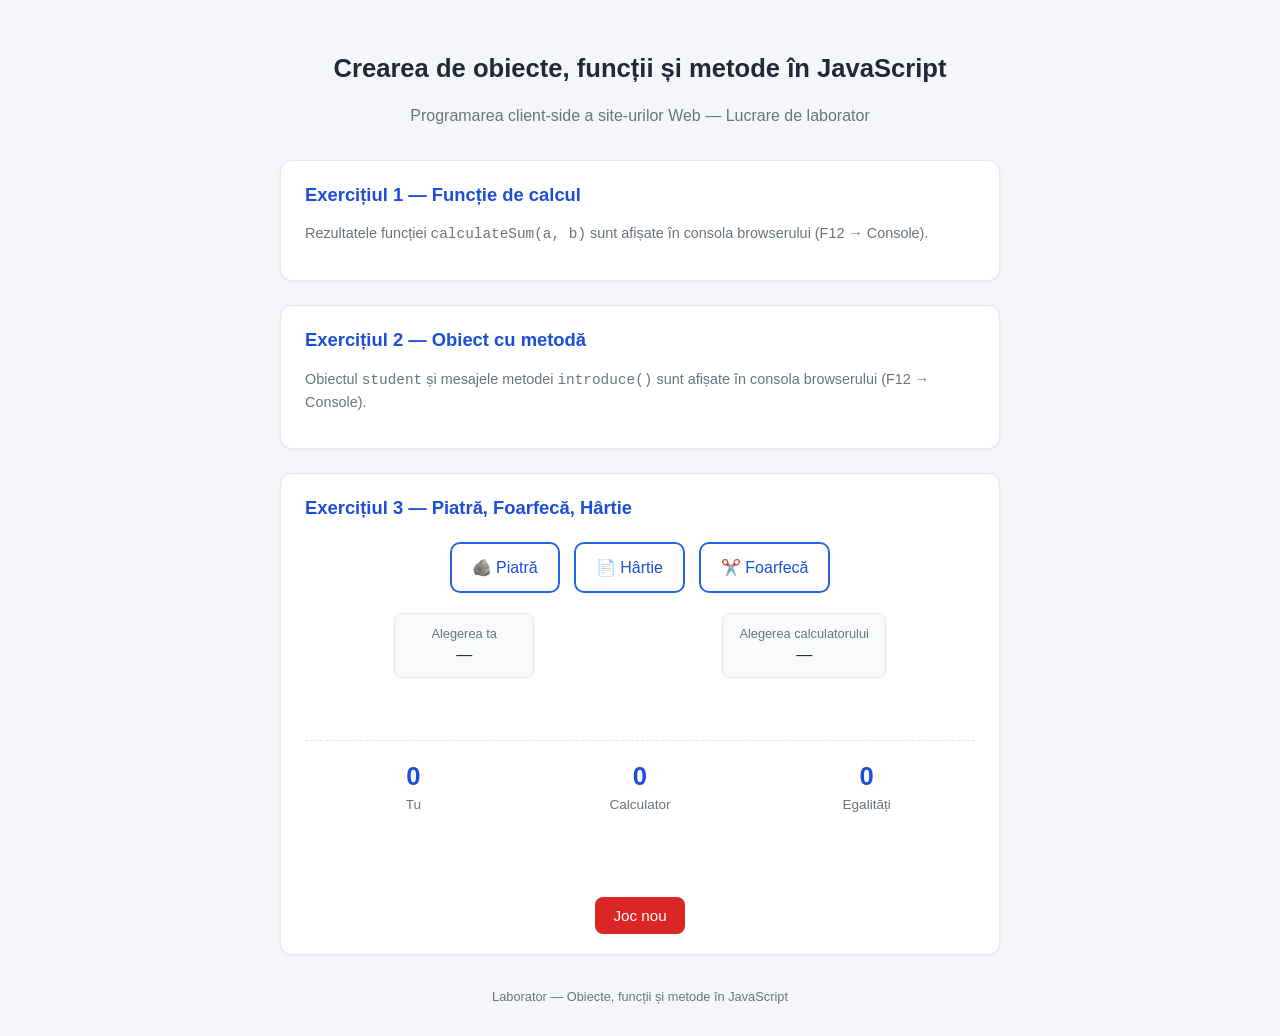
==== Laboratorul 3/index.html @ ca7fffa7 "am realizat sarcina 3" ====
<!DOCTYPE html>
<html lang="ro">
<head>
<meta charset="UTF-8">
<meta name="viewport" content="width=device-width, initial-scale=1.0">
<title>Lucrare de laborator — Obiecte, funcții și metode în JavaScript</title>
<style>
  :root {
    --bg: #f4f6f9;
    --card-bg: #ffffff;
    --primary: #2563eb;
    --primary-dark: #1d4ed8;
    --text: #1f2937;
    --muted: #6b7280;
    --border: #e5e7eb;
    --win: #16a34a;
    --lose: #dc2626;
    --draw: #d97706;
  }

  * { box-sizing: border-box; }

  body {
    font-family: "Segoe UI", Arial, sans-serif;
    background: var(--bg);
    color: var(--text);
    margin: 0;
    padding: 32px 16px;
    line-height: 1.5;
  }

  h1 {
    text-align: center;
    font-size: 1.6rem;
    margin-bottom: 4px;
  }

  .subtitle {
    text-align: center;
    color: var(--muted);
    margin-bottom: 32px;
  }

  .container {
    max-width: 720px;
    margin: 0 auto;
    display: flex;
    flex-direction: column;
    gap: 24px;
  }

  .card {
    background: var(--card-bg);
    border: 1px solid var(--border);
    border-radius: 12px;
    padding: 20px 24px;
    box-shadow: 0 1px 3px rgba(0,0,0,0.06);
  }

  .card h2 {
    margin-top: 0;
    font-size: 1.15rem;
    color: var(--primary-dark);
  }

  .card p.note {
    color: var(--muted);
    font-size: 0.9rem;
  }

  .choices {
    display: flex;
    justify-content: center;
    gap: 14px;
    margin: 20px 0;
    flex-wrap: wrap;
  }

  .choice-btn {
    font-size: 1rem;
    padding: 14px 20px;
    border: 2px solid var(--primary);
    background: #fff;
    color: var(--primary-dark);
    border-radius: 10px;
    cursor: pointer;
    transition: background 0.15s, transform 0.1s;
    min-width: 110px;
  }

  .choice-btn:hover {
    background: var(--primary);
    color: #fff;
    transform: translateY(-2px);
  }

  .choice-btn:active {
    transform: translateY(0);
  }

  .rezultat-rundei {
    text-align: center;
    display: flex;
    justify-content: space-around;
    flex-wrap: wrap;
    gap: 10px;
    margin: 16px 0;
  }

  .rezultat-rundei > div {
    background: #f9fafb;
    border: 1px solid var(--border);
    border-radius: 8px;
    padding: 10px 16px;
    min-width: 140px;
  }

  .rezultat-rundei span.label {
    display: block;
    font-size: 0.8rem;
    color: var(--muted);
  }

  #mesaj-runda {
    text-align: center;
    font-weight: bold;
    font-size: 1.05rem;
    min-height: 26px;
    margin-top: 8px;
  }

  #mesaj-runda.castig { color: var(--win); }
  #mesaj-runda.pierdere { color: var(--lose); }
  #mesaj-runda.egalitate { color: var(--draw); }

  .scor {
    display: flex;
    justify-content: space-around;
    flex-wrap: wrap;
    gap: 10px;
    margin-top: 20px;
    padding-top: 16px;
    border-top: 1px dashed var(--border);
    text-align: center;
  }

  .scor-item {
    min-width: 100px;
  }

  .scor-item .valoare {
    font-size: 1.6rem;
    font-weight: bold;
    color: var(--primary-dark);
  }

  .scor-item .eticheta {
    font-size: 0.85rem;
    color: var(--muted);
  }

  #mesaj-conducere,
  #mesaj-castigator {
    text-align: center;
    margin-top: 10px;
    font-size: 0.95rem;
    color: var(--muted);
    min-height: 20px;
  }

  #mesaj-castigator {
    font-weight: bold;
    color: var(--win);
  }

  .actions {
    display: flex;
    justify-content: center;
    margin-top: 16px;
  }

  #btn-reset {
    padding: 10px 18px;
    border: none;
    border-radius: 8px;
    background: var(--lose);
    color: #fff;
    cursor: pointer;
    font-size: 0.95rem;
  }

  #btn-reset:hover {
    opacity: 0.9;
  }

  footer {
    text-align: center;
    color: var(--muted);
    font-size: 0.8rem;
    margin-top: 32px;
  }
</style>
</head>
<body>

<h1>Crearea de obiecte, funcții și metode în JavaScript</h1>
<p class="subtitle">Programarea client-side a site-urilor Web — Lucrare de laborator</p>

<div class="container">

  <div class="card">
    <h2>Exercițiul 1 — Funcție de calcul</h2>
    <p class="note">Rezultatele funcției <code>calculateSum(a, b)</code> sunt afișate în consola browserului (F12 → Console).</p>
  </div>

  <div class="card">
    <h2>Exercițiul 2 — Obiect cu metodă</h2>
    <p class="note">Obiectul <code>student</code> și mesajele metodei <code>introduce()</code> sunt afișate în consola browserului (F12 → Console).</p>
  </div>

  <div class="card">
    <h2>Exercițiul 3 — Piatră, Foarfecă, Hârtie</h2>

    <div class="choices">
      <button class="choice-btn" id="btn-piatra" data-alegere="piatra">🪨 Piatră</button>
      <button class="choice-btn" id="btn-hartie" data-alegere="hartie">📄 Hârtie</button>
      <button class="choice-btn" id="btn-foarfeca" data-alegere="foarfeca">✂️ Foarfecă</button>
    </div>

    <div class="rezultat-rundei">
      <div>
        <span class="label">Alegerea ta</span>
        <span id="alegere-utilizator">—</span>
      </div>
      <div>
        <span class="label">Alegerea calculatorului</span>
        <span id="alegere-calculator">—</span>
      </div>
    </div>

    <p id="mesaj-runda"></p>

    <div class="scor">
      <div class="scor-item">
        <div class="valoare" id="scor-player">0</div>
        <div class="eticheta">Tu</div>
      </div>
      <div class="scor-item">
        <div class="valoare" id="scor-calculator">0</div>
        <div class="eticheta">Calculator</div>
      </div>
      <div class="scor-item">
        <div class="valoare" id="scor-egalitati">0</div>
        <div class="eticheta">Egalități</div>
      </div>
    </div>

    <p id="mesaj-conducere"></p>
    <p id="mesaj-castigator"></p>

    <div class="actions">
      <button id="btn-reset">Joc nou</button>
    </div>
  </div>

</div>

<footer>Laborator — Obiecte, funcții și metode în JavaScript</footer>

<script src="script.js"></script>
</body>
</html>
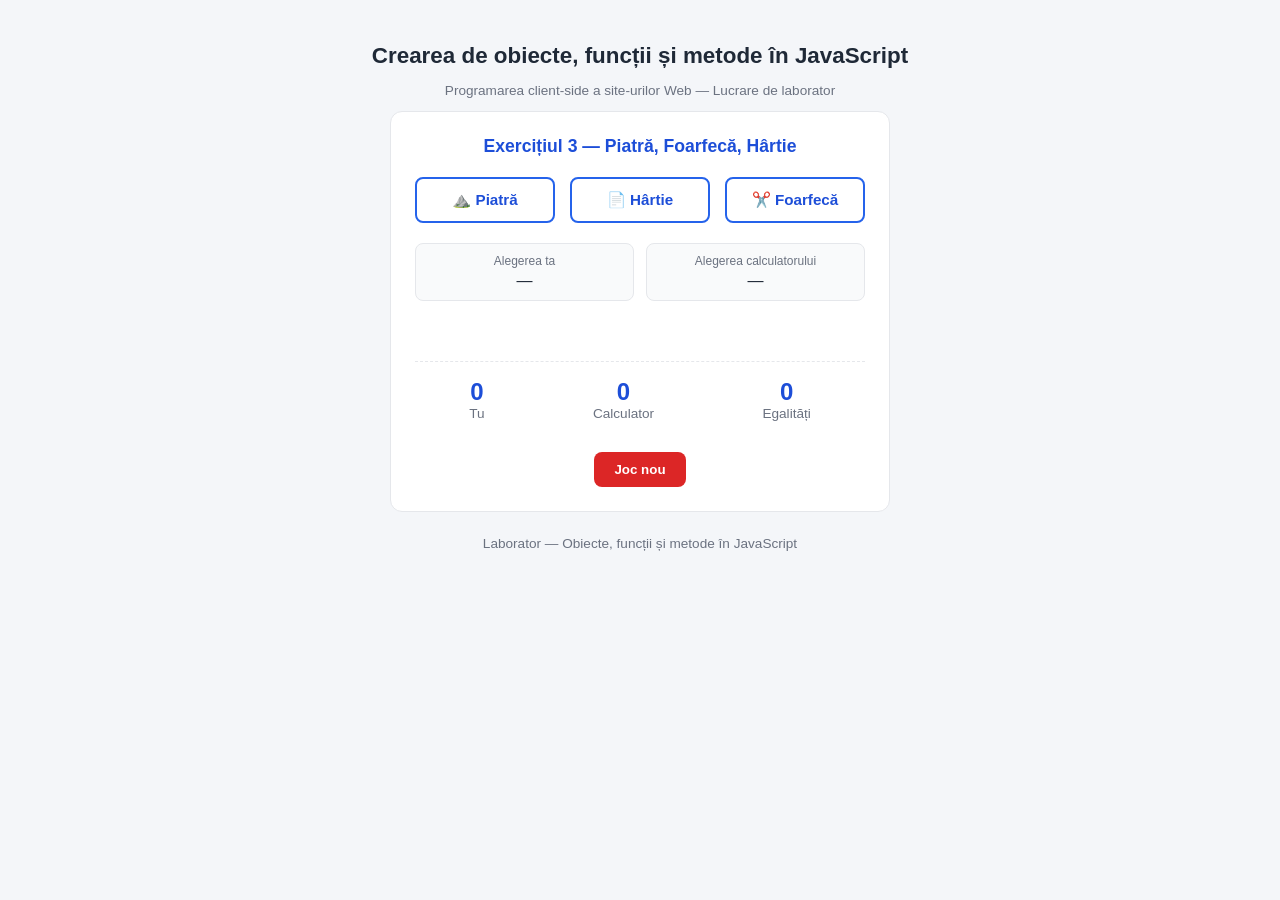
==== commit 19f49dfc: "am modificat codul" ====
--- a/Laboratorul 3/index.html
+++ b/Laboratorul 3/index.html
@@ -1,205 +1,10 @@
 <!DOCTYPE html>
 <html lang="ro">
 <head>
-<meta charset="UTF-8">
-<meta name="viewport" content="width=device-width, initial-scale=1.0">
-<title>Lucrare de laborator — Obiecte, funcții și metode în JavaScript</title>
-<style>
-  :root {
-    --bg: #f4f6f9;
-    --card-bg: #ffffff;
-    --primary: #2563eb;
-    --primary-dark: #1d4ed8;
-    --text: #1f2937;
-    --muted: #6b7280;
-    --border: #e5e7eb;
-    --win: #16a34a;
-    --lose: #dc2626;
-    --draw: #d97706;
-  }
-
-  * { box-sizing: border-box; }
-
-  body {
-    font-family: "Segoe UI", Arial, sans-serif;
-    background: var(--bg);
-    color: var(--text);
-    margin: 0;
-    padding: 32px 16px;
-    line-height: 1.5;
-  }
-
-  h1 {
-    text-align: center;
-    font-size: 1.6rem;
-    margin-bottom: 4px;
-  }
-
-  .subtitle {
-    text-align: center;
-    color: var(--muted);
-    margin-bottom: 32px;
-  }
-
-  .container {
-    max-width: 720px;
-    margin: 0 auto;
-    display: flex;
-    flex-direction: column;
-    gap: 24px;
-  }
-
-  .card {
-    background: var(--card-bg);
-    border: 1px solid var(--border);
-    border-radius: 12px;
-    padding: 20px 24px;
-    box-shadow: 0 1px 3px rgba(0,0,0,0.06);
-  }
-
-  .card h2 {
-    margin-top: 0;
-    font-size: 1.15rem;
-    color: var(--primary-dark);
-  }
-
-  .card p.note {
-    color: var(--muted);
-    font-size: 0.9rem;
-  }
-
-  .choices {
-    display: flex;
-    justify-content: center;
-    gap: 14px;
-    margin: 20px 0;
-    flex-wrap: wrap;
-  }
-
-  .choice-btn {
-    font-size: 1rem;
-    padding: 14px 20px;
-    border: 2px solid var(--primary);
-    background: #fff;
-    color: var(--primary-dark);
-    border-radius: 10px;
-    cursor: pointer;
-    transition: background 0.15s, transform 0.1s;
-    min-width: 110px;
-  }
-
-  .choice-btn:hover {
-    background: var(--primary);
-    color: #fff;
-    transform: translateY(-2px);
-  }
-
-  .choice-btn:active {
-    transform: translateY(0);
-  }
-
-  .rezultat-rundei {
-    text-align: center;
-    display: flex;
-    justify-content: space-around;
-    flex-wrap: wrap;
-    gap: 10px;
-    margin: 16px 0;
-  }
-
-  .rezultat-rundei > div {
-    background: #f9fafb;
-    border: 1px solid var(--border);
-    border-radius: 8px;
-    padding: 10px 16px;
-    min-width: 140px;
-  }
-
-  .rezultat-rundei span.label {
-    display: block;
-    font-size: 0.8rem;
-    color: var(--muted);
-  }
-
-  #mesaj-runda {
-    text-align: center;
-    font-weight: bold;
-    font-size: 1.05rem;
-    min-height: 26px;
-    margin-top: 8px;
-  }
-
-  #mesaj-runda.castig { color: var(--win); }
-  #mesaj-runda.pierdere { color: var(--lose); }
-  #mesaj-runda.egalitate { color: var(--draw); }
-
-  .scor {
-    display: flex;
-    justify-content: space-around;
-    flex-wrap: wrap;
-    gap: 10px;
-    margin-top: 20px;
-    padding-top: 16px;
-    border-top: 1px dashed var(--border);
-    text-align: center;
-  }
-
-  .scor-item {
-    min-width: 100px;
-  }
-
-  .scor-item .valoare {
-    font-size: 1.6rem;
-    font-weight: bold;
-    color: var(--primary-dark);
-  }
-
-  .scor-item .eticheta {
-    font-size: 0.85rem;
-    color: var(--muted);
-  }
-
-  #mesaj-conducere,
-  #mesaj-castigator {
-    text-align: center;
-    margin-top: 10px;
-    font-size: 0.95rem;
-    color: var(--muted);
-    min-height: 20px;
-  }
-
-  #mesaj-castigator {
-    font-weight: bold;
-    color: var(--win);
-  }
-
-  .actions {
-    display: flex;
-    justify-content: center;
-    margin-top: 16px;
-  }
-
-  #btn-reset {
-    padding: 10px 18px;
-    border: none;
-    border-radius: 8px;
-    background: var(--lose);
-    color: #fff;
-    cursor: pointer;
-    font-size: 0.95rem;
-  }
-
-  #btn-reset:hover {
-    opacity: 0.9;
-  }
-
-  footer {
-    text-align: center;
-    color: var(--muted);
-    font-size: 0.8rem;
-    margin-top: 32px;
-  }
-</style>
+  <meta charset="UTF-8">
+  <meta name="viewport" content="width=device-width, initial-scale=1.0">
+  <title>Lucrare de laborator — Obiecte, funcții și metode în JavaScript</title>
+  <link rel="stylesheet" href="style.css">
 </head>
 <body>
 
@@ -209,20 +14,10 @@
 <div class="container">
 
   <div class="card">
-    <h2>Exercițiul 1 — Funcție de calcul</h2>
-    <p class="note">Rezultatele funcției <code>calculateSum(a, b)</code> sunt afișate în consola browserului (F12 → Console).</p>
-  </div>
-
-  <div class="card">
-    <h2>Exercițiul 2 — Obiect cu metodă</h2>
-    <p class="note">Obiectul <code>student</code> și mesajele metodei <code>introduce()</code> sunt afișate în consola browserului (F12 → Console).</p>
-  </div>
-
-  <div class="card">
-    <h2>Exercițiul 3 — Piatră, Foarfecă, Hârtie</h2>
+    <h2>Exercițiul 3 — Piatră, Foarfecă, Hârtie</h2>  
 
     <div class="choices">
-      <button class="choice-btn" id="btn-piatra" data-alegere="piatra">🪨 Piatră</button>
+      <button class="choice-btn" id="btn-piatra" data-alegere="piatra">⛰️ Piatră</button>
       <button class="choice-btn" id="btn-hartie" data-alegere="hartie">📄 Hârtie</button>
       <button class="choice-btn" id="btn-foarfeca" data-alegere="foarfeca">✂️ Foarfecă</button>
     </div>
@@ -268,5 +63,6 @@
 <footer>Laborator — Obiecte, funcții și metode în JavaScript</footer>
 
 <script src="script.js"></script>
+<style src="style.css"></style>
 </body>
-</html>
+</html>
--- a/Laboratorul 3/style.css
+++ b/Laboratorul 3/style.css
@@ -0,0 +1,110 @@
+* {
+  box-sizing: border-box;
+  font-family: Arial, sans-serif;
+}
+
+body {
+  background: #f4f6f9;
+  color: #1f2937;
+  padding: 20px;
+  text-align: center;
+}
+
+.container {
+  max-width: 500px;
+  margin: 0 auto;
+}
+
+.card {
+  background: #fff;
+  border: 1px solid #e5e7eb;
+  border-radius: 12px;
+  padding: 24px;
+}
+
+h1 { font-size: 1.4rem; margin-bottom: 5px; }
+h2 { color: #1d4ed8; font-size: 1.1rem; margin-top: 0; margin-bottom: 20px; }
+.subtitle, footer { color: #6b7280; font-size: 0.85rem; }
+
+.choices {
+  display: flex;
+  justify-content: center;
+  gap: 15px;
+  margin-bottom: 20px;
+}
+
+.choice-btn {
+  flex: 1;
+  padding: 12px 8px;
+  border: 2px solid #2563eb;
+  background: #fff;
+  color: #1d4ed8;
+  border-radius: 8px;
+  cursor: pointer;
+  font-weight: bold;
+  font-size: 0.95rem;
+}
+
+.rezultat-rundei {
+  display: flex;
+  gap: 12px;
+  margin-bottom: 16px;
+}
+
+.rezultat-rundei > div {
+  flex: 1;
+  background: #f9fafb;
+  border: 1px solid #e5e7eb;
+  border-radius: 8px;
+  padding: 10px;
+  display: flex;
+  flex-direction: column;
+  gap: 4px;
+}
+
+.label {
+  font-size: 0.75rem;
+  color: #6b7280;
+}
+
+#mesaj-runda {
+  font-weight: bold;
+  min-height: 24px;
+  margin: 12px 0;
+}
+
+.castig, #mesaj-castigator { color: #16a34a; }
+.pierdere { color: #dc2626; }
+.egalitate { color: #d97706; }
+
+.scor {
+  display: flex;
+  justify-content: space-around;
+  margin-top: 20px;
+  padding-top: 16px;
+  border-top: 1px dashed #e5e7eb;
+}
+
+.valoare {
+  font-size: 1.5rem;
+  font-weight: bold;
+  color: #1d4ed8;
+}
+
+.eticheta {
+  font-size: 0.85rem;
+  color: #6b7280;
+}
+
+#btn-reset {
+  padding: 10px 20px;
+  border: none;
+  border-radius: 8px;
+  background: #dc2626;
+  color: #fff;
+  font-weight: bold;
+  cursor: pointer;
+  margin-top: 15px;
+}
+
+footer { margin-top: 24px; }
